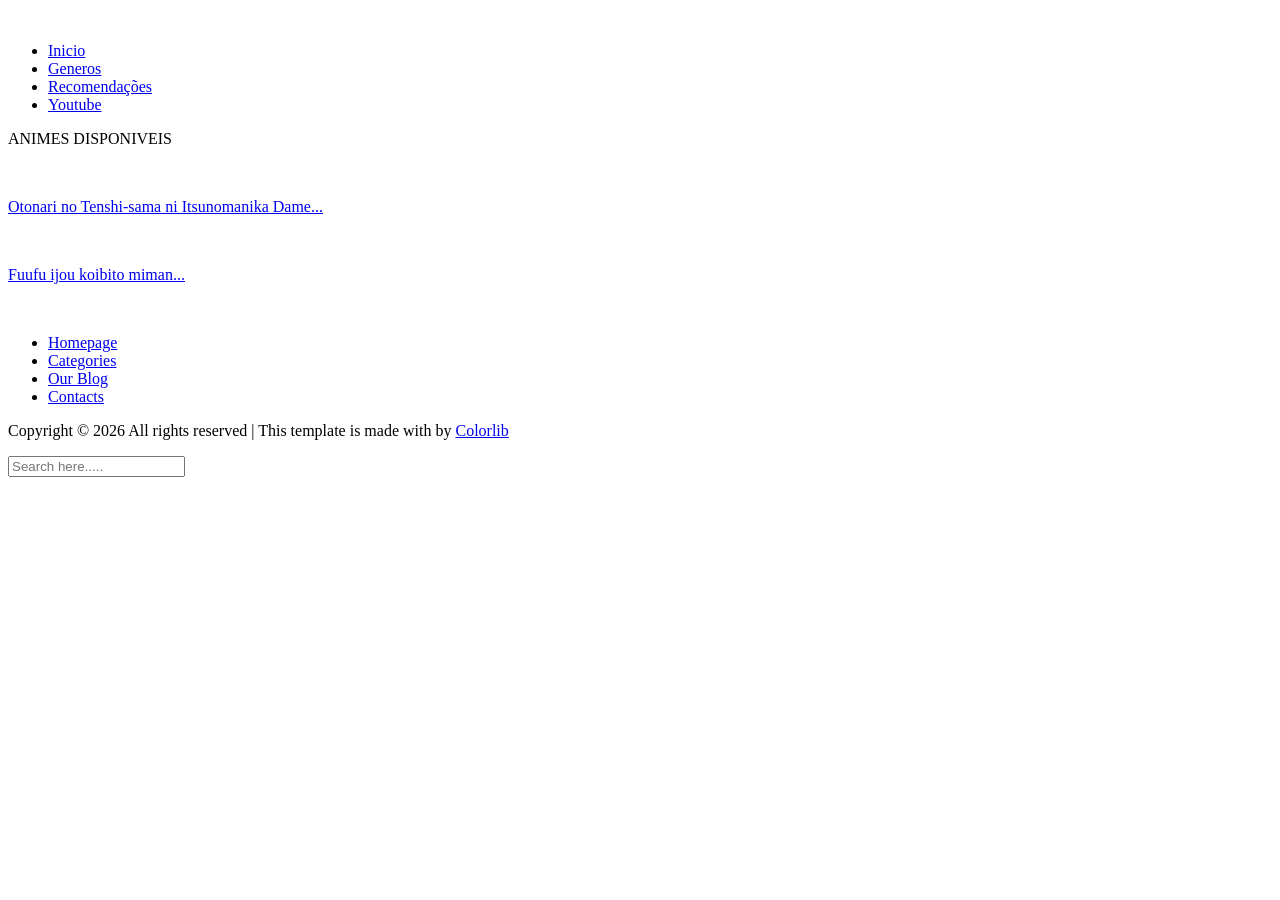
==== index.html @ d69f7f06 "commit inicial" ====
<!DOCTYPE html>
<html lang="zxx">

<head>
    <meta charset="UTF-8">
    <meta name="description" content="Anime Template">
    <meta name="keywords" content="Anime, unica, creative, html">
    <meta name="viewport" content="width=device-width, initial-scale=1.0">
    <meta http-equiv="X-UA-Compatible" content="ie=edge">
    <title>Anime | Template</title>

    <!-- Google Font -->
    <link href="https://fonts.googleapis.com/css2?family=Oswald:wght@300;400;500;600;700&display=swap" rel="stylesheet">
    <link href="https://fonts.googleapis.com/css2?family=Mulish:wght@300;400;500;600;700;800;900&display=swap"
        rel="stylesheet">

    <!-- Css Styles -->
    <link rel="stylesheet" href="css/bootstrap.min.css" type="text/css">
    <link rel="stylesheet" href="css/font-awesome.min.css" type="text/css">
    <link rel="stylesheet" href="css/elegant-icons.css" type="text/css">
    <link rel="stylesheet" href="css/plyr.css" type="text/css">
    <link rel="stylesheet" href="css/nice-select.css" type="text/css">
    <link rel="stylesheet" href="css/owl.carousel.min.css" type="text/css">
    <link rel="stylesheet" href="css/slicknav.min.css" type="text/css">
    <link rel="stylesheet" href="css/style.css" type="text/css">
    <link rel="stylesheet" href="css/gallery.css">
</head>

<body>
    <!-- Page Preloder -->
    <div id="preloder">
        <div class="loader"></div>
    </div>

    <!-- Header Section Begin -->
    <header class="header">
        <div class="container">
            <div class="row">
                <div class="col-lg-2">
                    <div class="header__logo">
                        <a href="./index.html">
                            <img src="img/logo.gif" alt="">
                        </a>
                    </div>
                </div>
                <div class="col-lg-8">
                    <div class="header__nav">
                        <nav class="header__menu mobile-menu">
                            <ul>
                                <li class="active"><a href="./index.html">Inicio <i class="bi bi-house-heart"></i></a></li>
                                <li><a href="./generos.html">Generos <i class="bi bi-card-checklist"></i></a>
                                    
                                </li>
                                <li><a href="./blog.html">Recomendações <i class="bi bi-box2-heart"></i></a></li>
                                <li><a href="#">Youtube <i class="bi bi-youtube"></i></a></li>
                            </ul>
                        </nav>
                    </div>
                </div>
                <div class="col-lg-2">
                    <div class="header__right">
                        <a href="#" class="search-switch"><span class="icon_search"></span></a>
                        <a href=""><span class="icon_profile"></span></a>
                    </div>
                </div>
            </div>
            <div id="mobile-menu-wrap"></div>
        </div>
    </header>
    <!-- Header End -->



    <!-- Product Section Begin -->
    <div class="anms-dpnv">
        <div class="anms">
            <p>ANIMES DISPONIVEIS</p>
        </div>
    </div>
    <section class="product2 spad">    
        
        <div class="product2">

                <div class="itembox romance">
                    <a href="animes/otonari-no-tenshi-sama-ni-itsunomanika-dame-ningen-ni-sareteita-ken/otonari-no-tenshi-sama-ni-itsunomanika-dame-ningen-ni-sareteita-ken.html">
                        <img src="animes/otonari-no-tenshi-sama-ni-itsunomanika-dame-ningen-ni-sareteita-ken/otonari-no-tenshi-sama-ni-itsunomanika-dame-ningen-ni-sareteita-ken.jpg
                        "  data-item = "romance" alt="">
                        <p>Otonari no Tenshi-sama ni Itsunomanika Dame...</p>
                    </a>
                </div>
                
                <div class="itembox comedia">
                    <a href="#">
                        <img src="animes/fuufu-ijou-koibito-miman/Fuufu_Ijou,_Koibito_Miman..png"  data-item = "romance" alt="">
                        <p>Fuufu ijou koibito miman...</p>
                    </a>
                </div>
                
             
            </div>
        </section>
         
    </section>
    <!-- Product Section End -->

    <!-- Footer Section Begin -->
    <footer class="footer">
        <div class="page-up">
            <a href="#" id="scrollToTopButton"><span class="arrow_carrot-up"></span></a>
        </div>
        <div class="container">
            
            <div class="row">
                <div class="col-lg-3">
                    <div class="footer__logo">
                        <a href="./index.html"><img src="img/logo.png" alt=""></a>
                    </div>
                </div>
                <div class="col-lg-6">
                    <div class="footer__nav">
                        <ul>
                            <li class="active"><a href="./index.html">Homepage</a></li>
                            <li><a href="./categories.html">Categories</a></li>
                            <li><a href="./blog.html">Our Blog</a></li>
                            <li><a href="#">Contacts</a></li>
                        </ul>
                    </div>
                </div>
                <div class="col-lg-3">
                    <p><!-- Link back to Colorlib can't be removed. Template is licensed under CC BY 3.0. -->
                        Copyright &copy;
                        <script>document.write(new Date().getFullYear());</script> All rights reserved | This template
                        is made with <i class="fa fa-heart" aria-hidden="true"></i> by <a href="https://colorlib.com"
                            target="_blank">Colorlib</a>
                        <!-- Link back to Colorlib can't be removed. Template is licensed under CC BY 3.0. -->
                    </p>

                </div>
            </div>
        </div>
    </footer>
    <!-- Footer Section End -->

    <!-- Search model Begin -->
    <div class="search-model">
        <div class="h-100 d-flex align-items-center justify-content-center">
            <div class="search-close-switch"><i class="icon_close"></i></div>
            <form class="search-model-form">
                <input type="text" id="search-input" placeholder="Search here.....">
            </form>
        </div>
    </div>
    <!-- Search model end -->

    <!-- Js Plugins -->
    <script src="js/jquery-3.3.1.min.js"></script>
    <script src="js/bootstrap.min.js"></script>
    <script src="js/player.js"></script>
    <script src="js/jquery.nice-select.min.js"></script>
    <script src="js/mixitup.min.js"></script>
    <script src="js/jquery.slicknav.js"></script>
    <script src="js/owl.carousel.min.js"></script>
    <script src="js/main.js"></script>
    <script src="js/app.js"></script>


</body>

</html>
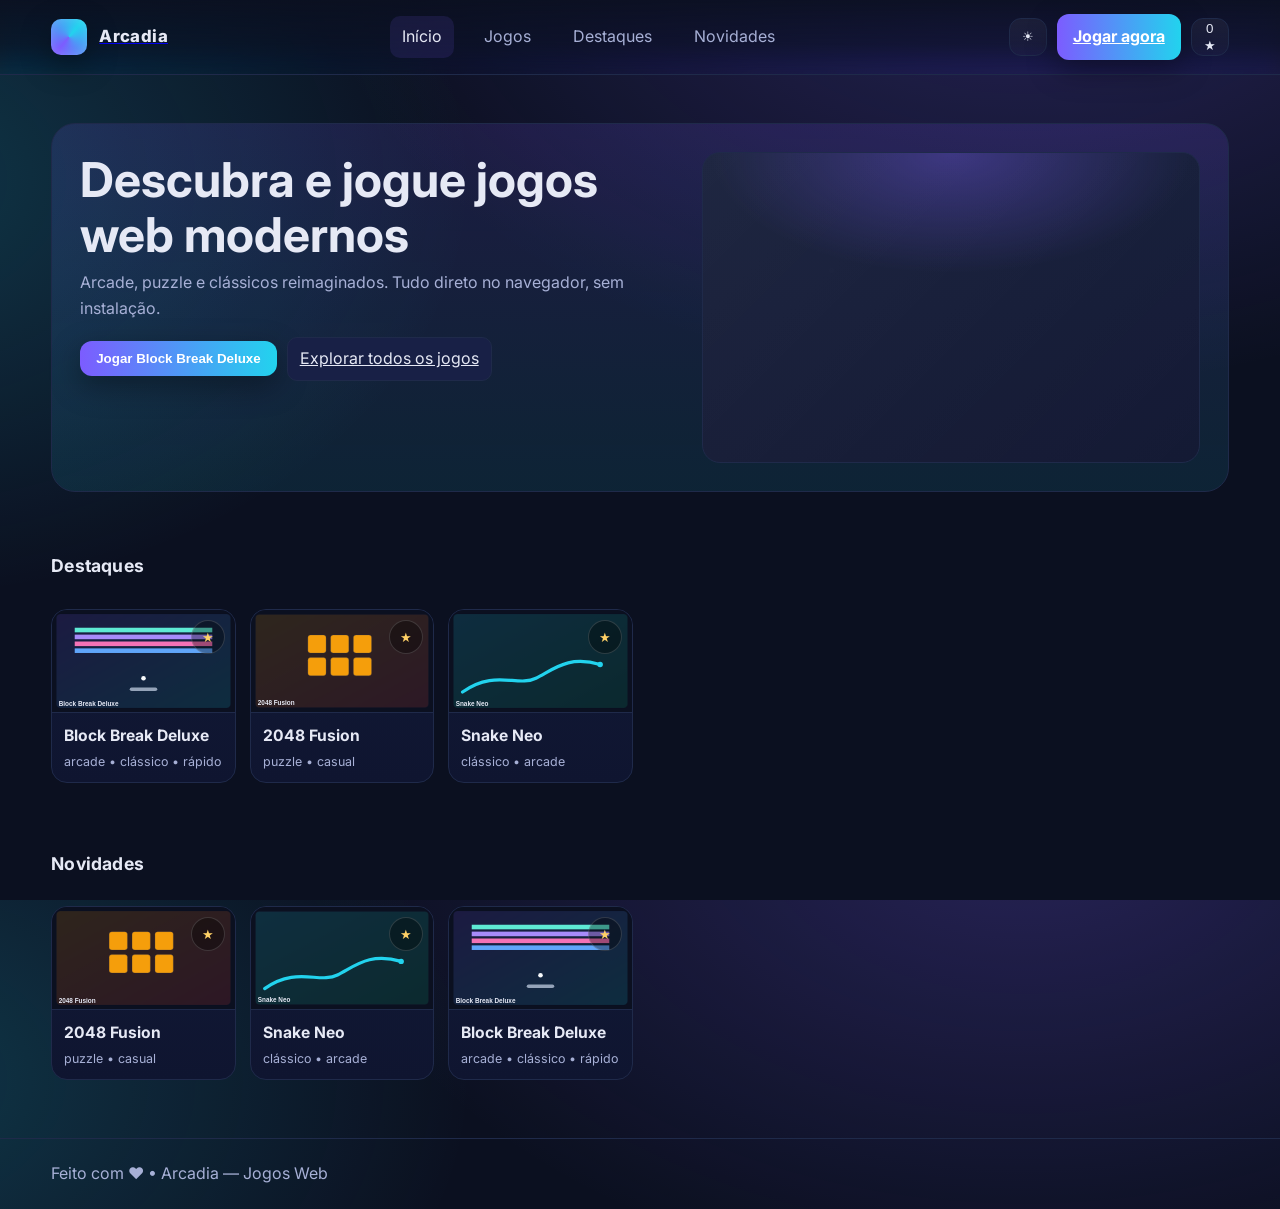
==== commit 3e449721: "feat: Implement game catalog and pages Co-authored-by: ctgamescontato <ctgamescontato@gmail.com>" ====
--- a/index.html
+++ b/index.html
@@ -1,169 +1,74 @@
 <!DOCTYPE html>
-<html lang="zxx">
+<html lang="pt-br">
+<head>
+  <meta charset="UTF-8">
+  <meta name="viewport" content="width=device-width, initial-scale=1">
+  <title>Arcadia | Jogos Modernos</title>
+  <meta name="description" content="Jogue Block Break Deluxe, Snake Neo, 2048 Fusion e mais.">
+  <link rel="preconnect" href="https://fonts.googleapis.com">
+  <link rel="preconnect" href="https://fonts.gstatic.com" crossorigin>
+  <link href="https://fonts.googleapis.com/css2?family=Inter:wght@400;600;700;800&display=swap" rel="stylesheet">
+  <link rel="stylesheet" href="assets/css/style.css">
+</head>
+<body>
+  <header class="header">
+    <div class="container navbar">
+      <a class="brand" href="index.html">
+        <span class="brand-logo" aria-hidden="true"></span>
+        <span class="brand-title">Arcadia</span>
+      </a>
+      <nav class="nav">
+        <a class="active" href="index.html">Início</a>
+        <a href="games.html">Jogos</a>
+        <a href="#destaques">Destaques</a>
+        <a href="#novidades">Novidades</a>
+      </nav>
+      <div class="actions">
+        <button class="icon-btn" data-action="toggle-theme" title="Alternar tema">☀︎</button>
+        <a class="primary-btn" href="games/block-break-deluxe/">Jogar agora</a>
+        <button class="icon-btn" title="Favoritos"><span data-fav-count>0</span>★</button>
+      </div>
+    </div>
+  </header>
 
-<head>
-    <meta charset="UTF-8">
-    <meta name="description" content="Anime Template">
-    <meta name="keywords" content="Anime, unica, creative, html">
-    <meta name="viewport" content="width=device-width, initial-scale=1.0">
-    <meta http-equiv="X-UA-Compatible" content="ie=edge">
-    <title>Anime | Template</title>
+  <main class="container">
+    <section class="hero">
+      <div class="hero-wrap">
+        <div>
+          <h1>Descubra e jogue jogos web modernos</h1>
+          <p>Arcade, puzzle e clássicos reimaginados. Tudo direto no navegador, sem instalação.</p>
+          <div class="actions">
+            <button class="primary-btn" data-action="play-featured">Jogar Block Break Deluxe</button>
+            <a class="btn" href="/games.html">Explorar todos os jogos</a>
+          </div>
+        </div>
+        <div class="hero-visual">
+          <div class="sparkle"></div>
+        </div>
+      </div>
+    </section>
 
-    <!-- Google Font -->
-    <link href="https://fonts.googleapis.com/css2?family=Oswald:wght@300;400;500;600;700&display=swap" rel="stylesheet">
-    <link href="https://fonts.googleapis.com/css2?family=Mulish:wght@300;400;500;600;700;800;900&display=swap"
-        rel="stylesheet">
+    <section id="destaques" class="section">
+      <div class="section-header">
+        <h2 class="section-title">Destaques</h2>
+      </div>
+      <div id="destaques-grid" class="grid"></div>
+    </section>
 
-    <!-- Css Styles -->
-    <link rel="stylesheet" href="css/bootstrap.min.css" type="text/css">
-    <link rel="stylesheet" href="css/font-awesome.min.css" type="text/css">
-    <link rel="stylesheet" href="css/elegant-icons.css" type="text/css">
-    <link rel="stylesheet" href="css/plyr.css" type="text/css">
-    <link rel="stylesheet" href="css/nice-select.css" type="text/css">
-    <link rel="stylesheet" href="css/owl.carousel.min.css" type="text/css">
-    <link rel="stylesheet" href="css/slicknav.min.css" type="text/css">
-    <link rel="stylesheet" href="css/style.css" type="text/css">
-    <link rel="stylesheet" href="css/gallery.css">
-</head>
+    <section id="novidades" class="section">
+      <div class="section-header">
+        <h2 class="section-title">Novidades</h2>
+      </div>
+      <div id="novidades-grid" class="grid"></div>
+    </section>
+  </main>
 
-<body>
-    <!-- Page Preloder -->
-    <div id="preloder">
-        <div class="loader"></div>
+  <footer class="footer">
+    <div class="container">
+      <div>Feito com ❤ • Arcadia — Jogos Web</div>
     </div>
+  </footer>
 
-    <!-- Header Section Begin -->
-    <header class="header">
-        <div class="container">
-            <div class="row">
-                <div class="col-lg-2">
-                    <div class="header__logo">
-                        <a href="./index.html">
-                            <img src="img/logo.gif" alt="">
-                        </a>
-                    </div>
-                </div>
-                <div class="col-lg-8">
-                    <div class="header__nav">
-                        <nav class="header__menu mobile-menu">
-                            <ul>
-                                <li class="active"><a href="./index.html">Inicio <i class="bi bi-house-heart"></i></a></li>
-                                <li><a href="./generos.html">Generos <i class="bi bi-card-checklist"></i></a>
-                                    
-                                </li>
-                                <li><a href="./blog.html">Recomendações <i class="bi bi-box2-heart"></i></a></li>
-                                <li><a href="#">Youtube <i class="bi bi-youtube"></i></a></li>
-                            </ul>
-                        </nav>
-                    </div>
-                </div>
-                <div class="col-lg-2">
-                    <div class="header__right">
-                        <a href="#" class="search-switch"><span class="icon_search"></span></a>
-                        <a href=""><span class="icon_profile"></span></a>
-                    </div>
-                </div>
-            </div>
-            <div id="mobile-menu-wrap"></div>
-        </div>
-    </header>
-    <!-- Header End -->
-
-
-
-    <!-- Product Section Begin -->
-    <div class="anms-dpnv">
-        <div class="anms">
-            <p>ANIMES DISPONIVEIS</p>
-        </div>
-    </div>
-    <section class="product2 spad">    
-        
-        <div class="product2">
-
-                <div class="itembox romance">
-                    <a href="animes/otonari-no-tenshi-sama-ni-itsunomanika-dame-ningen-ni-sareteita-ken/otonari-no-tenshi-sama-ni-itsunomanika-dame-ningen-ni-sareteita-ken.html">
-                        <img src="animes/otonari-no-tenshi-sama-ni-itsunomanika-dame-ningen-ni-sareteita-ken/otonari-no-tenshi-sama-ni-itsunomanika-dame-ningen-ni-sareteita-ken.jpg
-                        "  data-item = "romance" alt="">
-                        <p>Otonari no Tenshi-sama ni Itsunomanika Dame...</p>
-                    </a>
-                </div>
-                
-                <div class="itembox comedia">
-                    <a href="#">
-                        <img src="animes/fuufu-ijou-koibito-miman/Fuufu_Ijou,_Koibito_Miman..png"  data-item = "romance" alt="">
-                        <p>Fuufu ijou koibito miman...</p>
-                    </a>
-                </div>
-                
-             
-            </div>
-        </section>
-         
-    </section>
-    <!-- Product Section End -->
-
-    <!-- Footer Section Begin -->
-    <footer class="footer">
-        <div class="page-up">
-            <a href="#" id="scrollToTopButton"><span class="arrow_carrot-up"></span></a>
-        </div>
-        <div class="container">
-            
-            <div class="row">
-                <div class="col-lg-3">
-                    <div class="footer__logo">
-                        <a href="./index.html"><img src="img/logo.png" alt=""></a>
-                    </div>
-                </div>
-                <div class="col-lg-6">
-                    <div class="footer__nav">
-                        <ul>
-                            <li class="active"><a href="./index.html">Homepage</a></li>
-                            <li><a href="./categories.html">Categories</a></li>
-                            <li><a href="./blog.html">Our Blog</a></li>
-                            <li><a href="#">Contacts</a></li>
-                        </ul>
-                    </div>
-                </div>
-                <div class="col-lg-3">
-                    <p><!-- Link back to Colorlib can't be removed. Template is licensed under CC BY 3.0. -->
-                        Copyright &copy;
-                        <script>document.write(new Date().getFullYear());</script> All rights reserved | This template
-                        is made with <i class="fa fa-heart" aria-hidden="true"></i> by <a href="https://colorlib.com"
-                            target="_blank">Colorlib</a>
-                        <!-- Link back to Colorlib can't be removed. Template is licensed under CC BY 3.0. -->
-                    </p>
-
-                </div>
-            </div>
-        </div>
-    </footer>
-    <!-- Footer Section End -->
-
-    <!-- Search model Begin -->
-    <div class="search-model">
-        <div class="h-100 d-flex align-items-center justify-content-center">
-            <div class="search-close-switch"><i class="icon_close"></i></div>
-            <form class="search-model-form">
-                <input type="text" id="search-input" placeholder="Search here.....">
-            </form>
-        </div>
-    </div>
-    <!-- Search model end -->
-
-    <!-- Js Plugins -->
-    <script src="js/jquery-3.3.1.min.js"></script>
-    <script src="js/bootstrap.min.js"></script>
-    <script src="js/player.js"></script>
-    <script src="js/jquery.nice-select.min.js"></script>
-    <script src="js/mixitup.min.js"></script>
-    <script src="js/jquery.slicknav.js"></script>
-    <script src="js/owl.carousel.min.js"></script>
-    <script src="js/main.js"></script>
-    <script src="js/app.js"></script>
-
-
+  <script src="assets/js/app.js"></script>
 </body>
-
-</html>+</html>
--- a/assets/css/style.css
+++ b/assets/css/style.css
@@ -0,0 +1,221 @@
+/* Modern Gaming Template - Global Styles */
+:root {
+  --bg: #0b1020;
+  --bg-elev: #111936;
+  --text: #e6e9f5;
+  --muted: #a7b0d6;
+  --primary: #7c5cff;
+  --primary-600: #6a49ff;
+  --secondary: #22d3ee;
+  --accent: #10b981;
+  --danger: #ef4444;
+  --warning: #f59e0b;
+  --card: #0f1530;
+  --border: #1f2a4a;
+  --shadow: 0 10px 30px rgba(0,0,0,0.35);
+  --radius: 16px;
+}
+
+[data-theme="light"] {
+  --bg: #f6f7fb;
+  --bg-elev: #ffffff;
+  --text: #0b1020;
+  --muted: #495477;
+  --primary: #6a49ff;
+  --primary-600: #5a3cff;
+  --secondary: #06b6d4;
+  --accent: #059669;
+  --danger: #dc2626;
+  --warning: #d97706;
+  --card: #ffffff;
+  --border: #dbe2f3;
+  --shadow: 0 8px 24px rgba(0,0,0,0.08);
+}
+
+* { box-sizing: border-box; }
+html, body { height: 100%; }
+body {
+  margin: 0;
+  font-family: Inter, ui-sans-serif, system-ui, -apple-system, Segoe UI, Roboto, Helvetica, Arial, "Apple Color Emoji", "Segoe UI Emoji";
+  background: radial-gradient(1200px 800px at 80% -10%, rgba(124,92,255,0.25) 0%, transparent 60%),
+              radial-gradient(1000px 700px at -10% 20%, rgba(34,211,238,0.2) 0%, transparent 60%),
+              var(--bg);
+  color: var(--text);
+  line-height: 1.6;
+}
+
+img { max-width: 100%; display: block; }
+
+.container {
+  width: min(1200px, 92%);
+  margin: 0 auto;
+}
+
+.header {
+  position: sticky;
+  top: 0;
+  z-index: 50;
+  backdrop-filter: saturate(140%) blur(10px);
+  background: linear-gradient(180deg, rgba(11,16,32,0.9), rgba(11,16,32,0.6) 60%, transparent);
+  border-bottom: 1px solid var(--border);
+}
+.navbar {
+  display: flex;
+  align-items: center;
+  justify-content: space-between;
+  gap: 16px;
+  padding: 14px 0;
+}
+.brand {
+  display: flex;
+  align-items: center;
+  gap: 12px;
+  font-weight: 800;
+  letter-spacing: 0.4px;
+}
+.brand-logo {
+  width: 36px; height: 36px; border-radius: 10px;
+  background: conic-gradient(from 220deg, var(--primary), var(--secondary), var(--primary));
+  box-shadow: inset 0 0 10px rgba(255,255,255,0.15), var(--shadow);
+}
+.brand-title { font-size: 1.05rem; color: var(--text); }
+
+.nav {
+  display: flex; align-items: center; gap: 18px; flex-wrap: wrap;
+}
+.nav a {
+  color: var(--muted);
+  text-decoration: none;
+  padding: 8px 12px; border-radius: 10px;
+  transition: all .2s ease;
+}
+.nav a.active, .nav a:hover {
+  color: var(--text);
+  background: rgba(124,92,255,0.12);
+}
+
+.actions { display: flex; align-items: center; gap: 10px; }
+.icon-btn {
+  width: 38px; height: 38px; display: grid; place-items: center;
+  border-radius: 12px; border: 1px solid var(--border);
+  background: linear-gradient(180deg, rgba(255,255,255,0.05), rgba(255,255,255,0.02));
+  color: var(--text);
+  cursor: pointer;
+}
+
+.primary-btn {
+  background: linear-gradient(90deg, var(--primary), var(--secondary));
+  color: white; border: 0; border-radius: 12px; padding: 10px 16px;
+  font-weight: 700; cursor: pointer; box-shadow: var(--shadow);
+}
+.primary-btn:hover { filter: brightness(1.05); }
+
+/* Hero */
+.hero {
+  padding: 48px 0 20px;
+}
+.hero-wrap {
+  background: linear-gradient(180deg, rgba(124,92,255,0.15), rgba(34,211,238,0.1));
+  border: 1px solid var(--border);
+  border-radius: 24px; padding: 28px;
+  display: grid; grid-template-columns: 1.2fr 1fr; gap: 24px;
+}
+.hero h1 { line-height: 1.15; font-size: clamp(1.8rem, 4.2vw, 3rem); margin: 0 0 8px; }
+.hero p { color: var(--muted); margin: 0 0 16px; }
+
+.hero-visual {
+  aspect-ratio: 16/10; border-radius: 18px; border: 1px solid var(--border);
+  background:
+    radial-gradient(400px 200px at 50% 0%, rgba(124,92,255,0.35), transparent 60%),
+    linear-gradient(135deg, rgba(255,255,255,0.06), rgba(255,255,255,0.02)),
+    linear-gradient(180deg, var(--bg-elev), var(--card));
+  position: relative; overflow: hidden;
+}
+.sparkle {
+  position: absolute; inset: -10%; background:
+    radial-gradient(8px 8px at 30% 40%, rgba(255,255,255,0.9), transparent 35%),
+    radial-gradient(6px 6px at 70% 60%, rgba(255,255,255,0.8), transparent 35%),
+    radial-gradient(10px 10px at 50% 20%, rgba(255,255,255,0.7), transparent 35%);
+  filter: blur(8px); opacity: .25;
+}
+
+/* Sections */
+.section { padding: 26px 0; }
+.section-header { display:flex; align-items:center; justify-content:space-between; margin-bottom: 14px; }
+.section-title { font-size: 1.1rem; letter-spacing: .2px; }
+
+/* Search */
+.searchbar { display:flex; gap:10px; }
+.searchbar input {
+  flex: 1; background: var(--bg-elev); border: 1px solid var(--border); color: var(--text);
+  border-radius: 12px; padding: 10px 12px; outline: none;
+}
+
+/* Grid */
+.grid { display: grid; grid-template-columns: repeat(6, minmax(0, 1fr)); gap: 14px; }
+@media (max-width: 1200px) { .grid { grid-template-columns: repeat(5, 1fr);} }
+@media (max-width: 980px) { .grid { grid-template-columns: repeat(4, 1fr);} .hero-wrap { grid-template-columns: 1fr; } }
+@media (max-width: 760px) { .grid { grid-template-columns: repeat(3, 1fr);} }
+@media (max-width: 560px) { .grid { grid-template-columns: repeat(2, 1fr);} }
+
+/* Game Card */
+.card {
+  position: relative; overflow: hidden;
+  border-radius: 16px; border: 1px solid var(--border);
+  background: linear-gradient(180deg, var(--bg-elev), var(--card));
+}
+.card-thumb {
+  aspect-ratio: 16/9; border-bottom: 1px solid var(--border);
+  background-size: cover; background-position: center;
+}
+.card-body { padding: 10px 12px; }
+.card-title { font-weight: 700; font-size: .98rem; margin: 0 0 4px; }
+.card-tags { display:flex; gap:6px; flex-wrap: wrap; color: var(--muted); font-size: .78rem; }
+
+.card .fav {
+  position: absolute; top: 10px; right: 10px;
+  width: 34px; height: 34px; display:grid; place-items:center; border-radius: 50%;
+  background: rgba(0,0,0,0.35); color: #ffd166; border: 1px solid rgba(255,255,255,0.15);
+}
+.card .fav[aria-pressed="true"] { background: rgba(255,209,102,.15); }
+
+/* Footer */
+.footer { border-top: 1px solid var(--border); margin-top: 32px; padding: 22px 0; color: var(--muted); }
+.footer a { color: var(--muted); text-decoration: none; }
+
+/* Game pages */
+.game-wrap { display:grid; grid-template-columns: 1fr 320px; gap: 18px; }
+@media (max-width: 980px){ .game-wrap { grid-template-columns: 1fr; } }
+.panel {
+  background: linear-gradient(180deg, var(--bg-elev), var(--card)); border:1px solid var(--border);
+  border-radius: 16px; padding: 14px;
+}
+.canvas-box { aspect-ratio: 16/10; background: #070a17; border-radius: 12px; border:1px solid #0e1330; overflow:hidden; }
+.stats { display:grid; grid-template-columns: repeat(3, 1fr); gap: 10px; margin-bottom: 10px; }
+.badge { background: rgba(255,255,255,0.06); border: 1px solid var(--border); padding: 8px 10px; border-radius: 10px; text-align:center; }
+.controls { display:flex; gap:8px; flex-wrap: wrap; }
+.btn { background: #182046; color: var(--text); border:1px solid var(--border); border-radius: 10px; padding: 8px 12px; cursor:pointer; }
+.btn.primary { background: linear-gradient(90deg, var(--primary), var(--secondary)); border:0; }
+
+/* Utility */
+.hidden { display: none !important; }
+
+/* 2048 grid */
+.grid-2048 {
+  display: grid;
+  grid-template-columns: repeat(4, 1fr);
+  gap: 10px;
+  padding: 10px;
+  background: var(--bg-elev);
+  border: 1px solid var(--border);
+  border-radius: 14px;
+}
+.tile {
+  display: grid; place-items: center;
+  aspect-ratio: 1 / 1;
+  border-radius: 12px;
+  font-weight: 900;
+  font-size: clamp(1rem, 4vw, 2rem);
+  color: #0b1020;
+  box-shadow: inset 0 -2px 0 rgba(0,0,0,0.05);
+}
